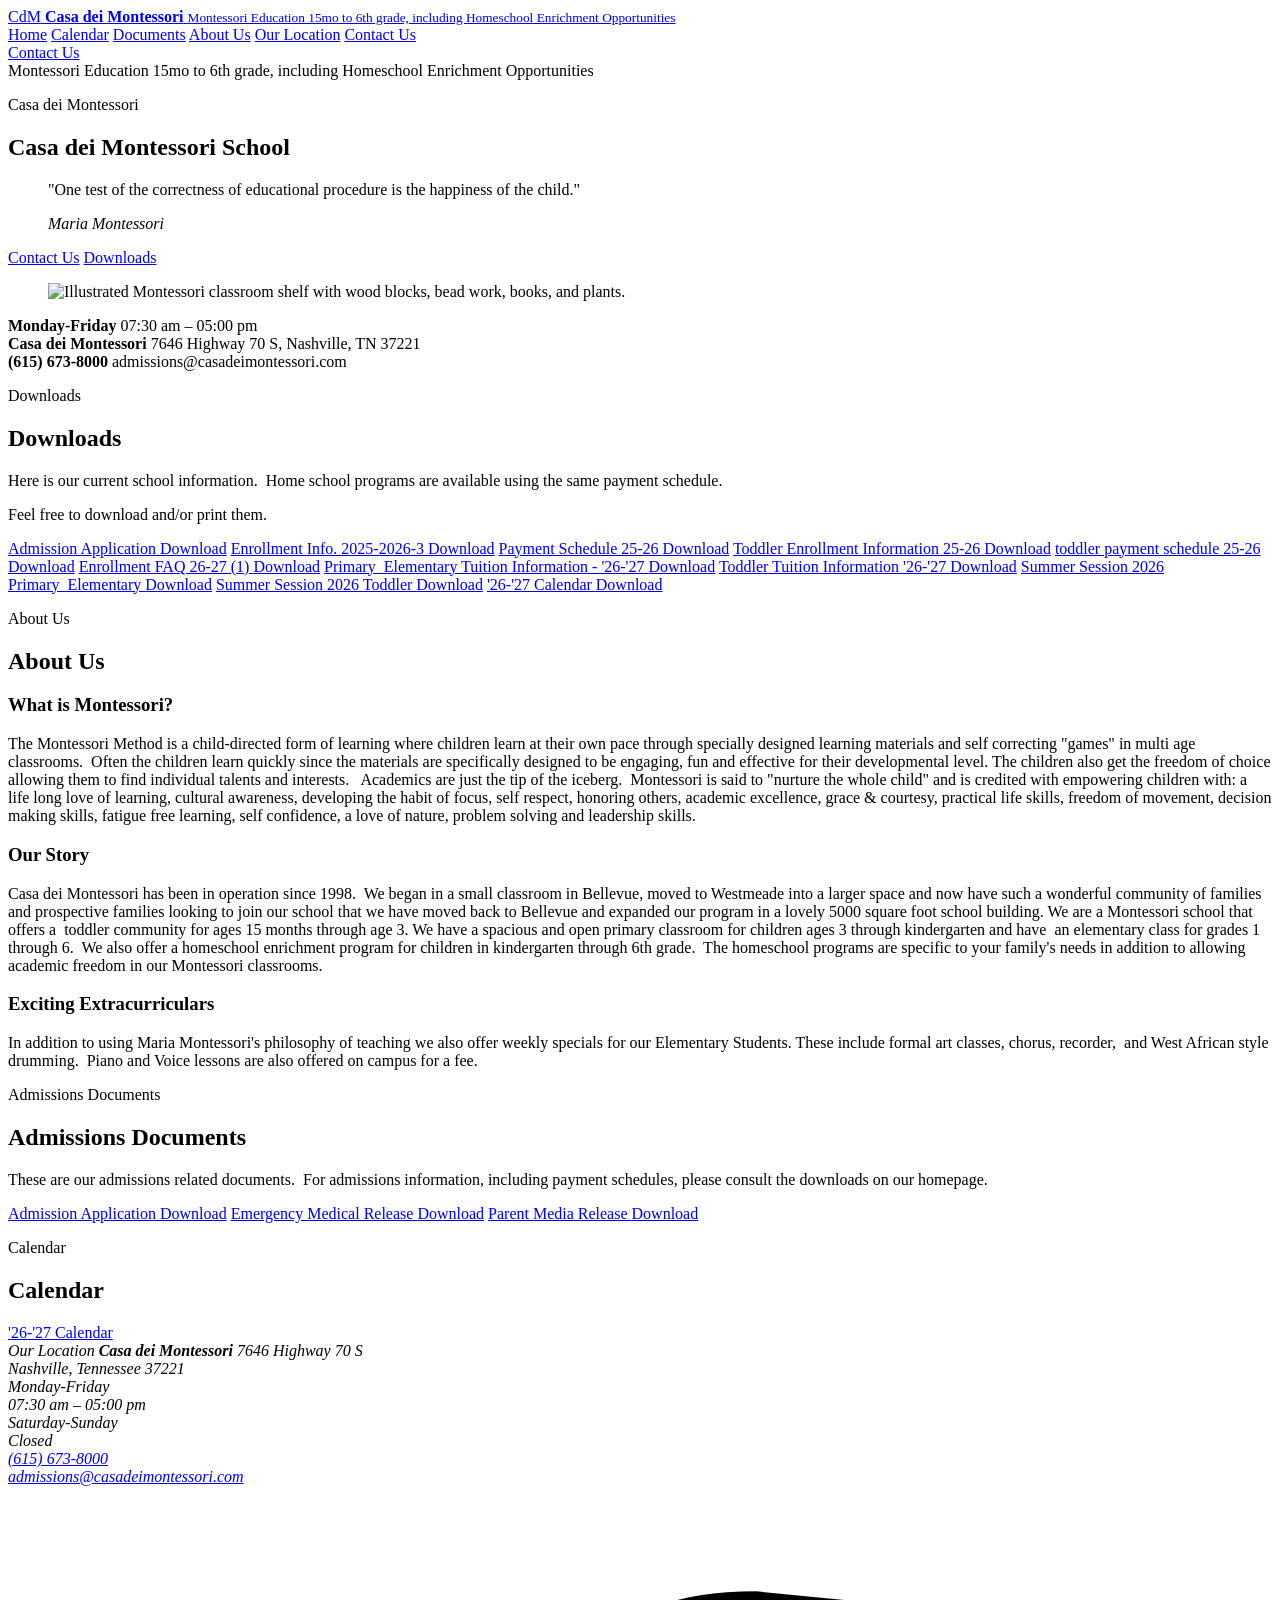
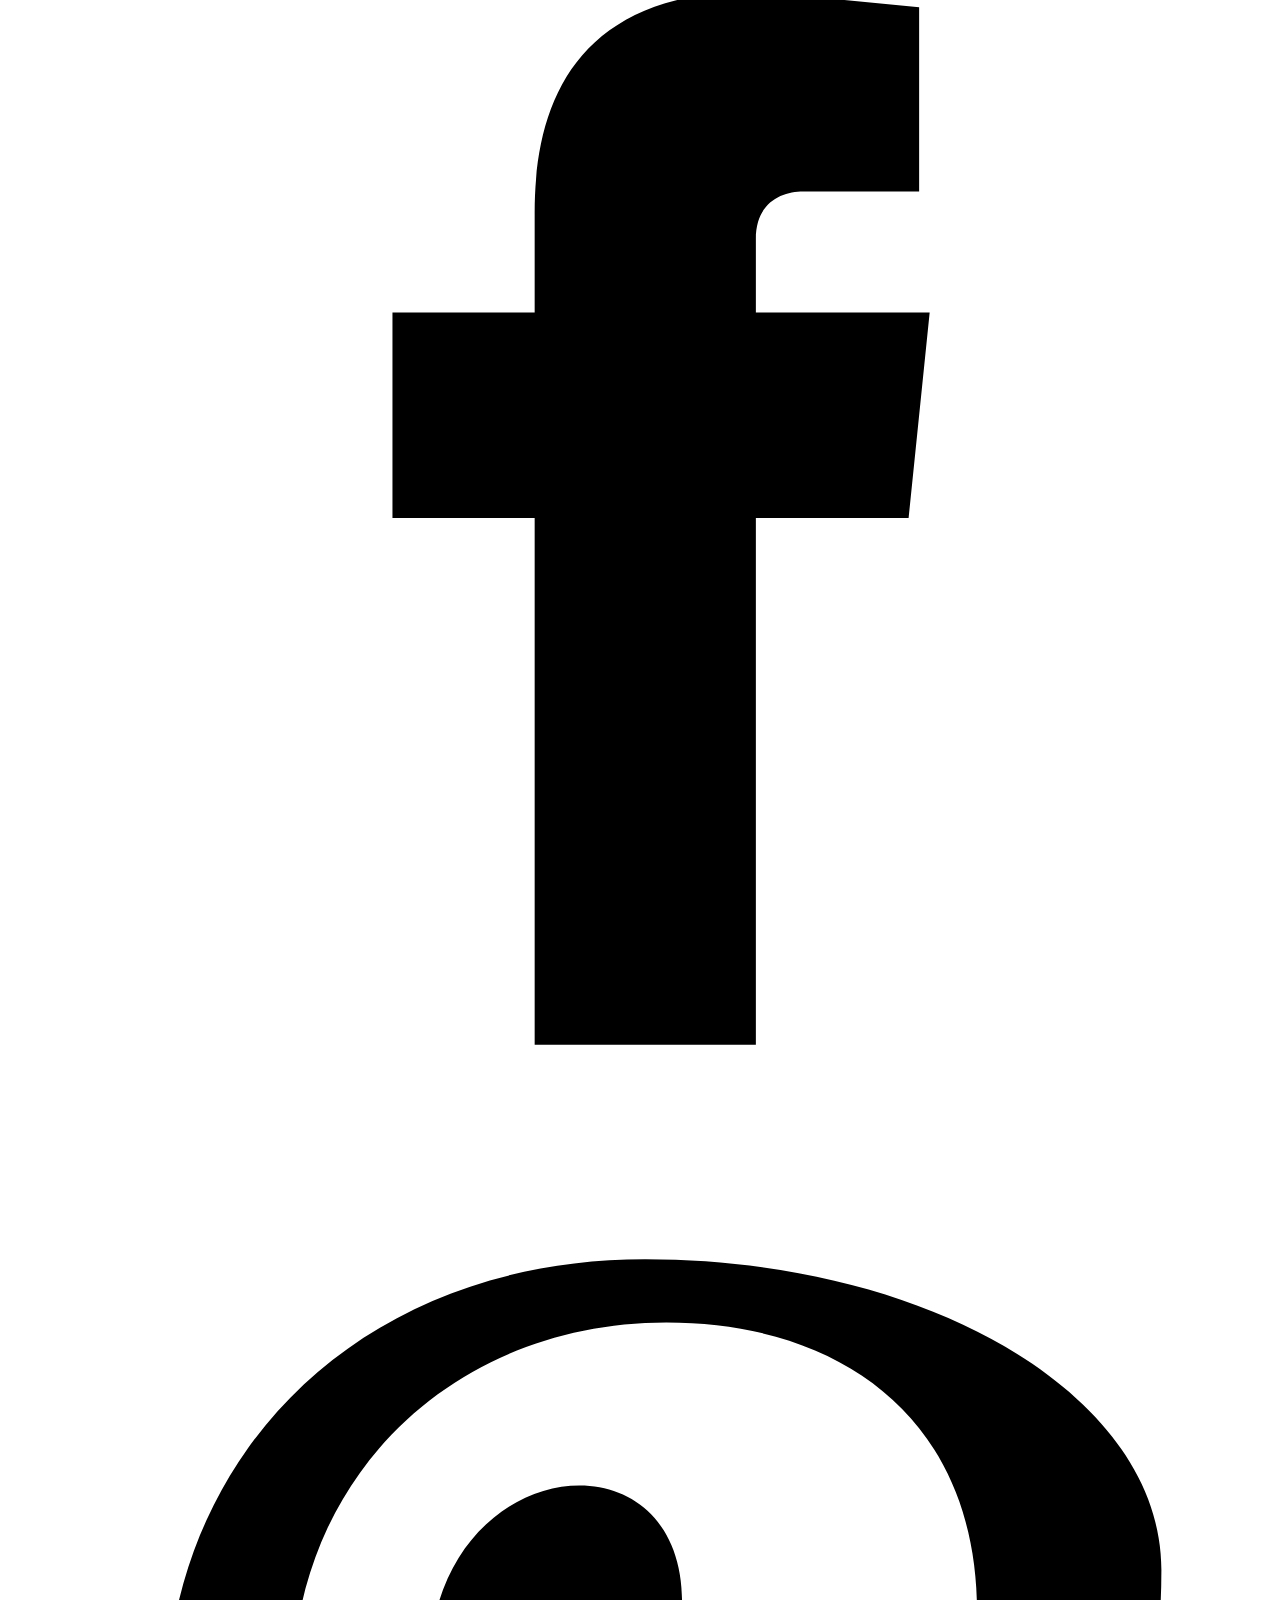
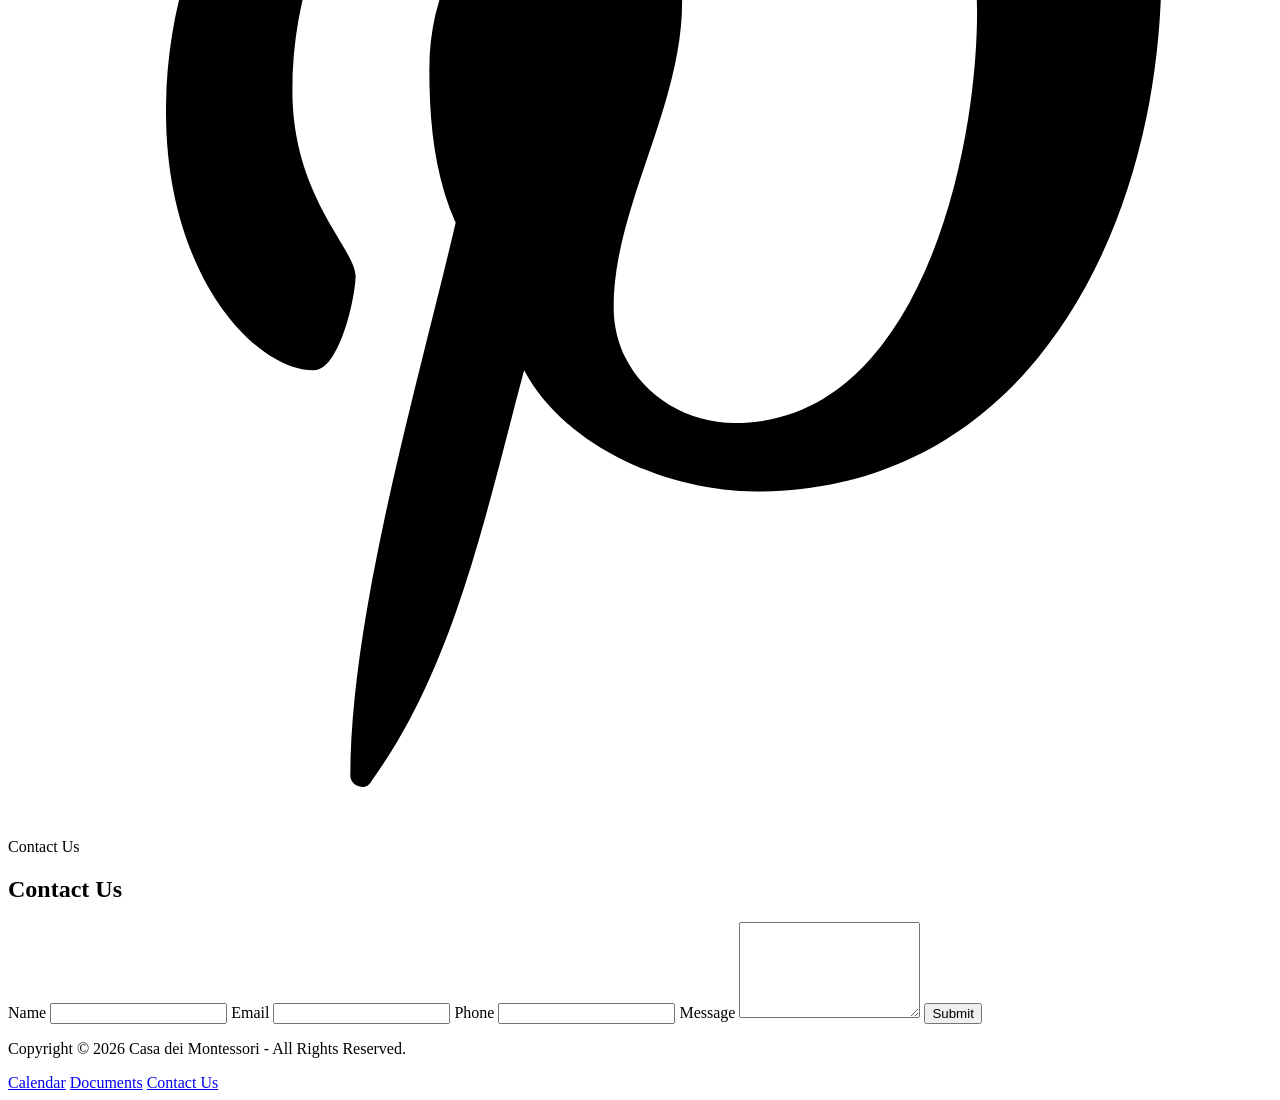
==== index.html @ e8151c04 "Create index.html" ====
<!doctype html>
<html lang="en">
  <head>
    <meta charset="utf-8">
    <meta name="viewport" content="width=device-width, initial-scale=1">
    <title>Casa dei Montessori - Montessori School, Homeschool Enrichment</title>
    <meta
      name="description"
      content="Casa dei Montessori is a Nashville Montessori school that educates children ages 1 to 12 . We also offer Homeschool enrichment programs for ages 6 to 12."
    >
    <link rel="stylesheet" href="styles.css">
  </head>
  <body>
    <header class="site-header">
      <a class="brand" href="#top" aria-label="Casa dei Montessori">
        <span class="brand-mark" aria-hidden="true">CdM</span>
        <span>
          <strong>Casa dei Montessori</strong>
          <small>Montessori Education 15mo to 6th grade, including Homeschool Enrichment Opportunities</small>
        </span>
      </a>
      <nav class="main-nav" aria-label="Primary navigation">
        <a href="#top">Home</a>
        <a href="#calendar">Calendar</a>
        <a href="#documents">Documents</a>
        <a href="#about">About Us</a>
        <a href="#location">Our Location</a>
        <a href="#contact">Contact Us</a>
      </nav>
      <a class="nav-action" href="mailto:admissions@casadeimontessori.com">Contact Us</a>
    </header>

    <main id="top">
      <section class="promo" aria-label="Announcement">
        Montessori Education 15mo to 6th grade, including Homeschool Enrichment Opportunities
      </section>

      <section class="hero" aria-labelledby="hero-title">
        <div class="hero-content">
          <p class="eyebrow">Casa dei Montessori</p>
          <h1 id="hero-title">Casa dei Montessori School</h1>
          <blockquote class="montessori-quote">
            <p>"One test of the correctness of educational procedure is the happiness of the child."</p>
            <cite>Maria Montessori</cite>
          </blockquote>
          <div class="hero-actions">
            <a class="button primary" href="mailto:admissions@casadeimontessori.com">Contact Us</a>
            <a class="button secondary" href="#downloads">Downloads</a>
          </div>
        </div>
        <figure class="hero-art">
          <img src="assets/cozy-montessori-materials.svg" alt="Illustrated Montessori classroom shelf with wood blocks, bead work, books, and plants.">
        </figure>
        <aside class="hero-panel" aria-label="School details">
          <div>
            <strong>Monday-Friday</strong>
            <span>07:30 am – 05:00 pm</span>
          </div>
          <div>
            <strong>Casa dei Montessori</strong>
            <span>7646 Highway 70 S, Nashville, TN 37221</span>
          </div>
          <div>
            <strong>(615) 673-8000</strong>
            <span class="email-line">admissions@casadeimontessori.com</span>
          </div>
        </aside>
      </section>

      <section class="downloads section-band" id="downloads" aria-labelledby="downloads-title">
        <div class="section-heading">
          <p class="eyebrow">Downloads</p>
          <h2 id="downloads-title">Downloads</h2>
          <p>Here is our current school information. &nbsp;Home school programs are available using the same payment schedule.</p>
          <p>Feel free to download and/or print them.</p>
        </div>
        <div class="download-grid">
          <a href="assets/docs/admission-application-2018.pdf">Admission Application <span>Download</span></a>
          <a href="assets/docs/enrollment-info-2025-2026.pdf">Enrollment Info. 2025-2026-3 <span>Download</span></a>
          <a href="assets/docs/payment-schedule-25-26.pdf">Payment Schedule 25-26 <span>Download</span></a>
          <a href="assets/docs/toddler-enrollment-information-25-26.pdf">Toddler Enrollment Information 25-26 <span>Download</span></a>
          <a href="assets/docs/toddler-payment-schedule-25-26.pdf">toddler payment schedule 25-26 <span>Download</span></a>
          <a href="assets/docs/enrollment-faq-26-27.pdf">Enrollment FAQ 26-27 (1) <span>Download</span></a>
          <a href="assets/docs/primary-elementary-tuition-information-26-27.pdf">Primary_Elementary Tuition Information - '26-'27 <span>Download</span></a>
          <a href="assets/docs/toddler-tuition-information-26-27.pdf">Toddler Tuition Information '26-'27 <span>Download</span></a>
          <a href="assets/docs/summer-session-2026-primary-elementary.pdf">Summer Session 2026 Primary_Elementary <span>Download</span></a>
          <a href="assets/docs/summer-session-2026-toddler.pdf">Summer Session 2026 Toddler <span>Download</span></a>
          <a href="assets/docs/calendar-26-27.pdf">'26-'27 Calendar <span>Download</span></a>
        </div>
      </section>

      <section class="story section-band" id="about" aria-labelledby="about-title">
        <div class="section-heading">
          <p class="eyebrow">About Us</p>
          <h2 id="about-title">About Us</h2>
        </div>
        <div class="story-grid">
          <article>
            <h3>What is Montessori?</h3>
            <p>
              The Montessori Method is a child-directed form of learning where children learn at their own pace through specially designed learning materials and self correcting "games" in multi age classrooms. &nbsp;Often the children learn quickly since the materials are specifically designed to be engaging, fun and effective for their developmental level. The children also get the freedom of choice allowing them to find individual talents and interests. &nbsp;&nbsp;Academics are just the tip of the iceberg. &nbsp;Montessori is said to "nurture the whole child" and is credited with empowering children with: a life long love of learning, cultural awareness, developing the habit of focus, self respect, honoring others, academic excellence, grace &amp; courtesy, practical life skills, freedom of movement, decision making skills, fatigue free learning, self confidence, a love of nature, problem solving and leadership skills.
            </p>
          </article>
          <article>
            <h3>Our Story</h3>
            <p>
              Casa dei Montessori has been in operation since 1998. &nbsp;We began in a small classroom in Bellevue, moved to Westmeade into a larger space and now have such a wonderful community of families and prospective families looking to join our school that we have moved back to Bellevue and expanded our program in a lovely 5000 square foot school building. We are a Montessori school that offers a &nbsp;toddler community for ages 15 months through age 3. We have a spacious and open primary classroom for children ages 3 through kindergarten and have &nbsp;an elementary class for grades 1 through 6. &nbsp;We also offer a homeschool enrichment program for children in kindergarten through 6th grade. &nbsp;The homeschool programs are specific to your family's needs in addition to allowing academic freedom in our Montessori classrooms.
            </p>
          </article>
          <article>
            <h3>Exciting Extracurriculars</h3>
            <p>
              In addition to using Maria Montessori's philosophy of teaching we also offer weekly specials for our Elementary Students. These include formal art classes, chorus, recorder, &nbsp;and West African style drumming. &nbsp;Piano and Voice lessons are also offered on campus for a fee.
            </p>
          </article>
        </div>
      </section>

      <section class="downloads section-band" id="documents" aria-labelledby="documents-title">
        <div class="section-heading">
          <p class="eyebrow">Admissions Documents</p>
          <h2 id="documents-title">Admissions Documents</h2>
          <p>These are our admissions related documents. &nbsp;For admissions information, including payment schedules, please consult the downloads on our homepage.</p>
        </div>
        <div class="download-grid">
          <a href="assets/docs/admission-application-2018.pdf">Admission Application <span>Download</span></a>
          <a href="assets/docs/emergency-medical-release.pdf">Emergency Medical Release <span>Download</span></a>
          <a href="assets/docs/parent-media-release.pdf">Parent Media Release <span>Download</span></a>
        </div>
      </section>

      <section class="calendar-contact" id="calendar">
        <div>
          <p class="eyebrow">Calendar</p>
          <h2>Calendar</h2>
          <a class="button tertiary" href="assets/docs/calendar-26-27.pdf">'26-'27 Calendar</a>
        </div>
        <address id="location">
          <span>Our Location</span>
          <strong>Casa dei Montessori</strong>
          7646 Highway 70 S<br>
          Nashville, Tennessee 37221<br>
          Monday-Friday<br>
          07:30 am – 05:00 pm<br>
          Saturday-Sunday<br>
          Closed<br>
          <a href="tel:+16156738000">(615) 673-8000</a><br>
          <a href="mailto:admissions@casadeimontessori.com">admissions@casadeimontessori.com</a>
          <div class="social-links" aria-label="Social links">
            <a href="https://www.facebook.com/CasadeiMontessoribellevue" target="_blank" rel="noopener noreferrer" aria-label="Facebook Social Link">
              <svg viewBox="0 0 24 24" aria-hidden="true">
                <path d="M14.2 8.1V6.7c0-.7.5-.9.9-.9h2.2V2.3L14.2 2c-3.4 0-4.2 2.1-4.2 4.2v1.9H7.3V12H10v10h4.2V12h2.9l.4-3.9h-3.3z"/>
              </svg>
            </a>
            <a href="https://www.pinterest.com/Casa dei Montessori" target="_blank" rel="noopener noreferrer" aria-label="Pinterest Social Link">
              <svg viewBox="0 0 24 24" aria-hidden="true">
                <path d="M12.1 2C6.6 2 3 5.8 3 10.6c0 3.1 1.7 4.9 2.8 4.9.5 0 .8-1.4.8-1.8 0-.5-1.2-1.5-1.2-3.5 0-4.1 3.1-7 7.1-7 3.4 0 5.9 1.9 5.9 5.5 0 2.7-1.1 7.8-4.6 7.8-1.2 0-2.3-.9-2.3-2.2 0-1.9 1.3-3.8 1.3-5.8 0-3.4-4.8-2.8-4.8 1.3 0 1 .1 2 .5 2.9-.7 3-2 7.4-2 10.5 0 .2.3.3.4.1 1.6-2.2 2.2-5.2 2.9-7.8.8 1.5 2.8 2.3 4.4 2.3 5.3 0 7.7-5.2 7.7-9.9C21.9 4.6 17.5 2 12.1 2z"/>
              </svg>
            </a>
          </div>
        </address>
      </section>

      <section class="contact-form-section section-band" id="contact" aria-labelledby="contact-title">
        <div class="section-heading">
          <p class="eyebrow">Contact Us</p>
          <h2 id="contact-title">Contact Us</h2>
        </div>
        <form class="contact-form" action="mailto:admissions@casadeimontessori.com" method="post" enctype="text/plain">
          <label>
            Name
            <input name="Name" type="text" autocomplete="name" required>
          </label>
          <label>
            Email
            <input name="Email" type="email" autocomplete="email" required>
          </label>
          <label>
            Phone
            <input name="Phone" type="tel" autocomplete="tel">
          </label>
          <label>
            Message
            <textarea name="Message" rows="6" required></textarea>
          </label>
          <button class="button primary" type="submit">Submit</button>
        </form>
      </section>
    </main>

    <footer class="site-footer">
      <p>Copyright © 2026 Casa dei Montessori - All Rights Reserved.</p>
      <nav aria-label="Footer navigation">
        <a href="#calendar">Calendar</a>
        <a href="#documents">Documents</a>
        <a href="#contact">Contact Us</a>
      </nav>
    </footer>
  </body>
</html>
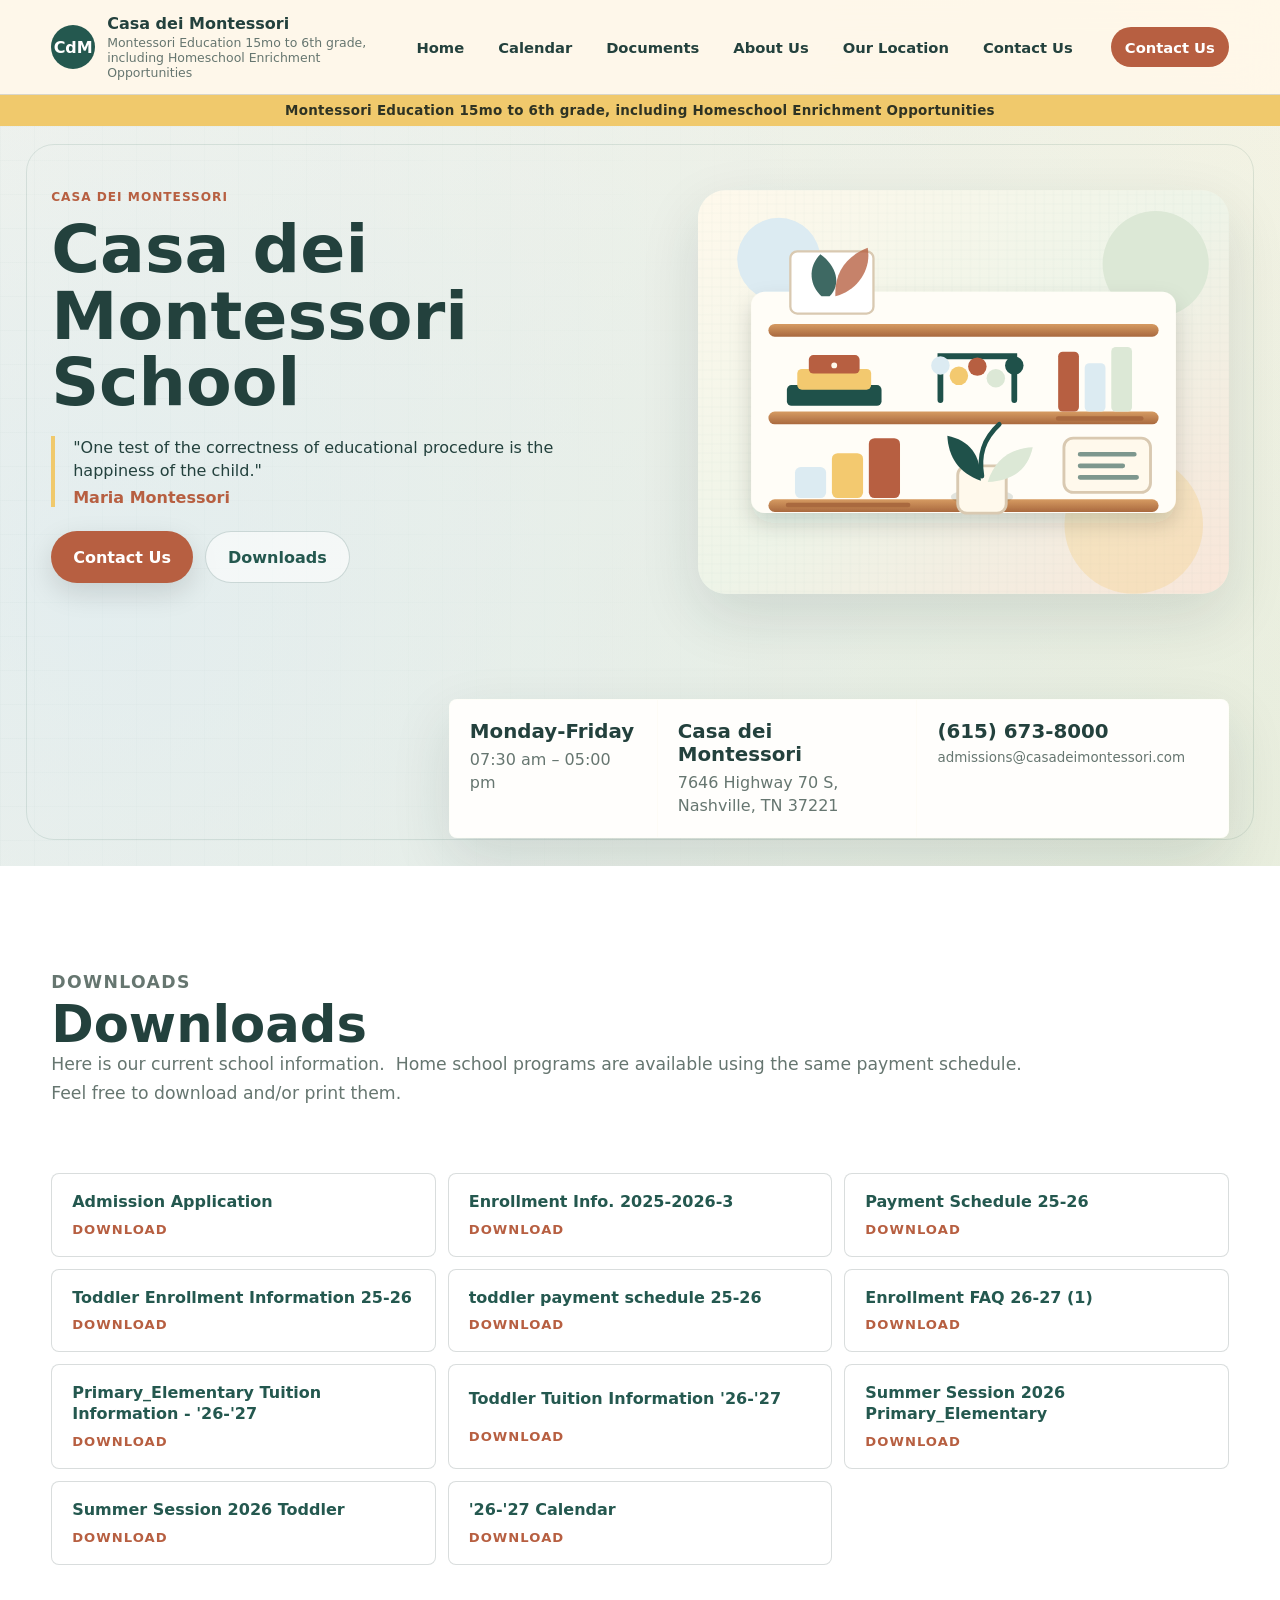
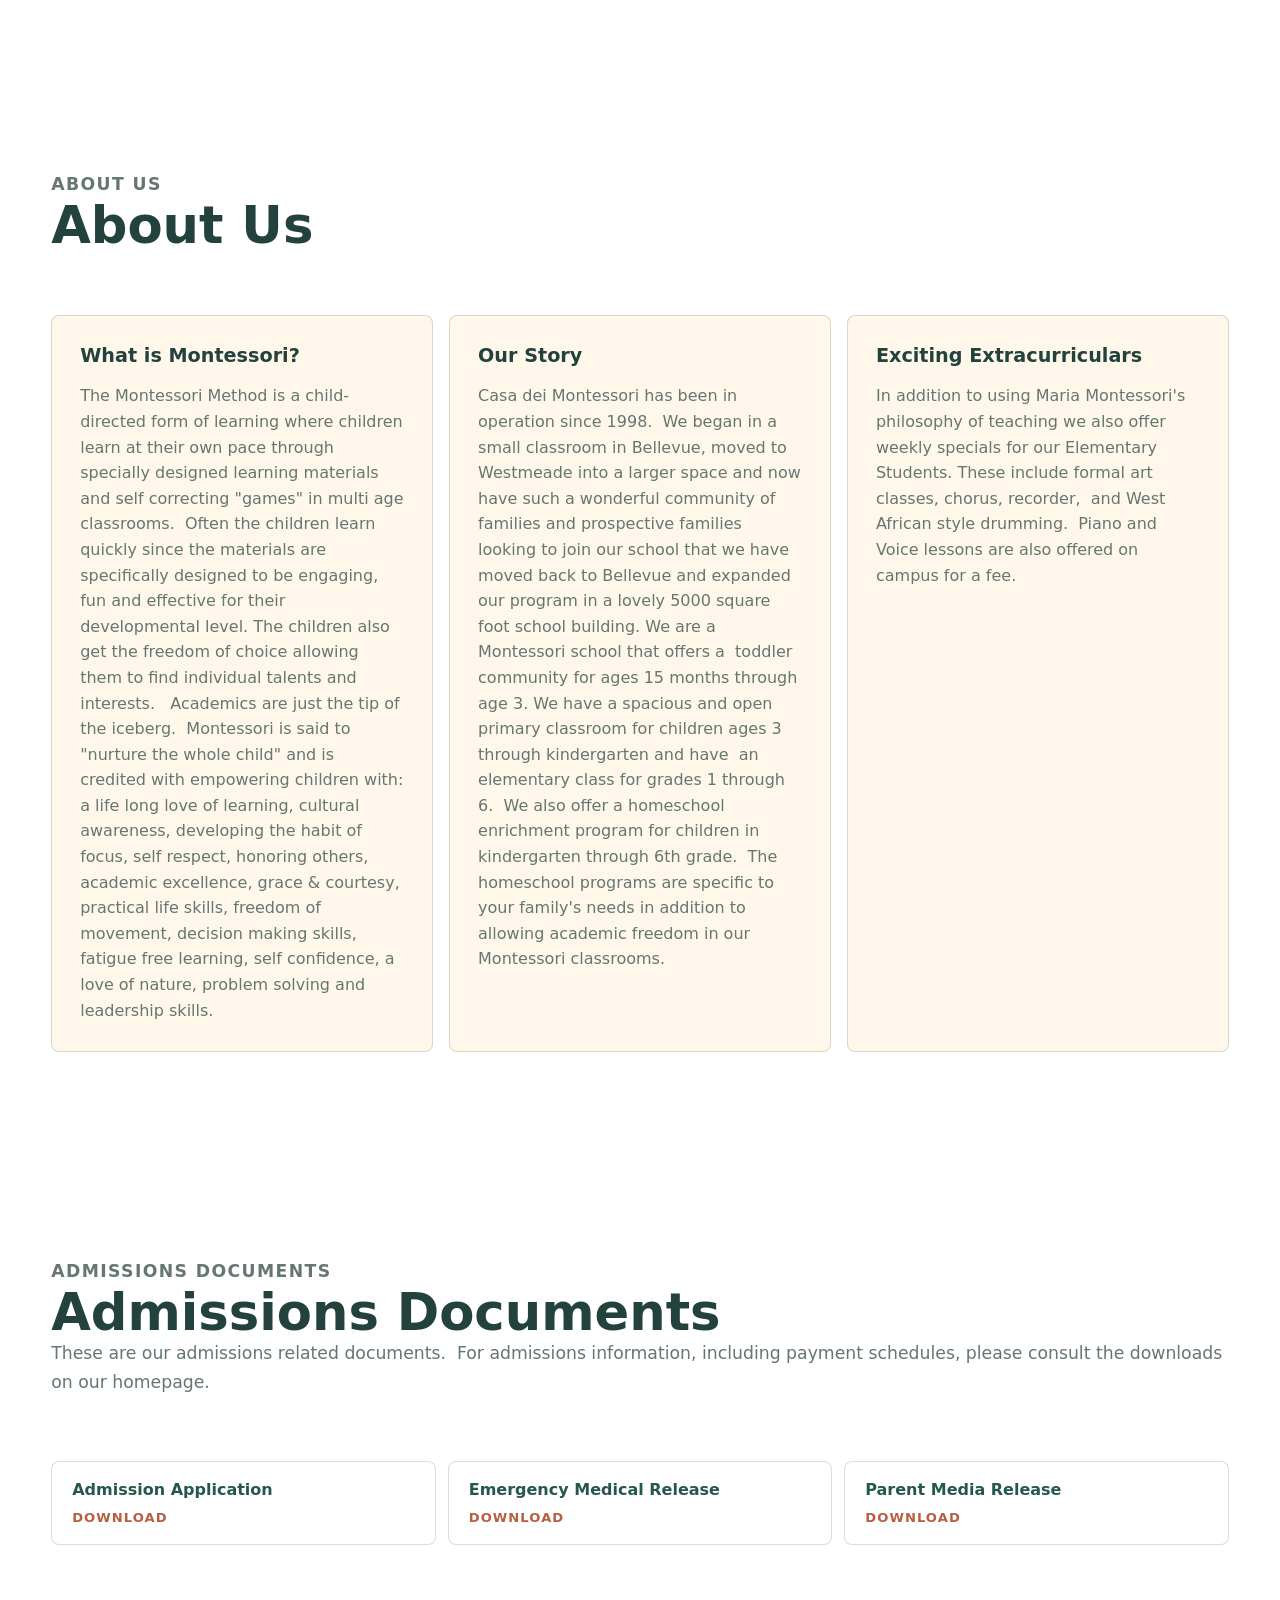
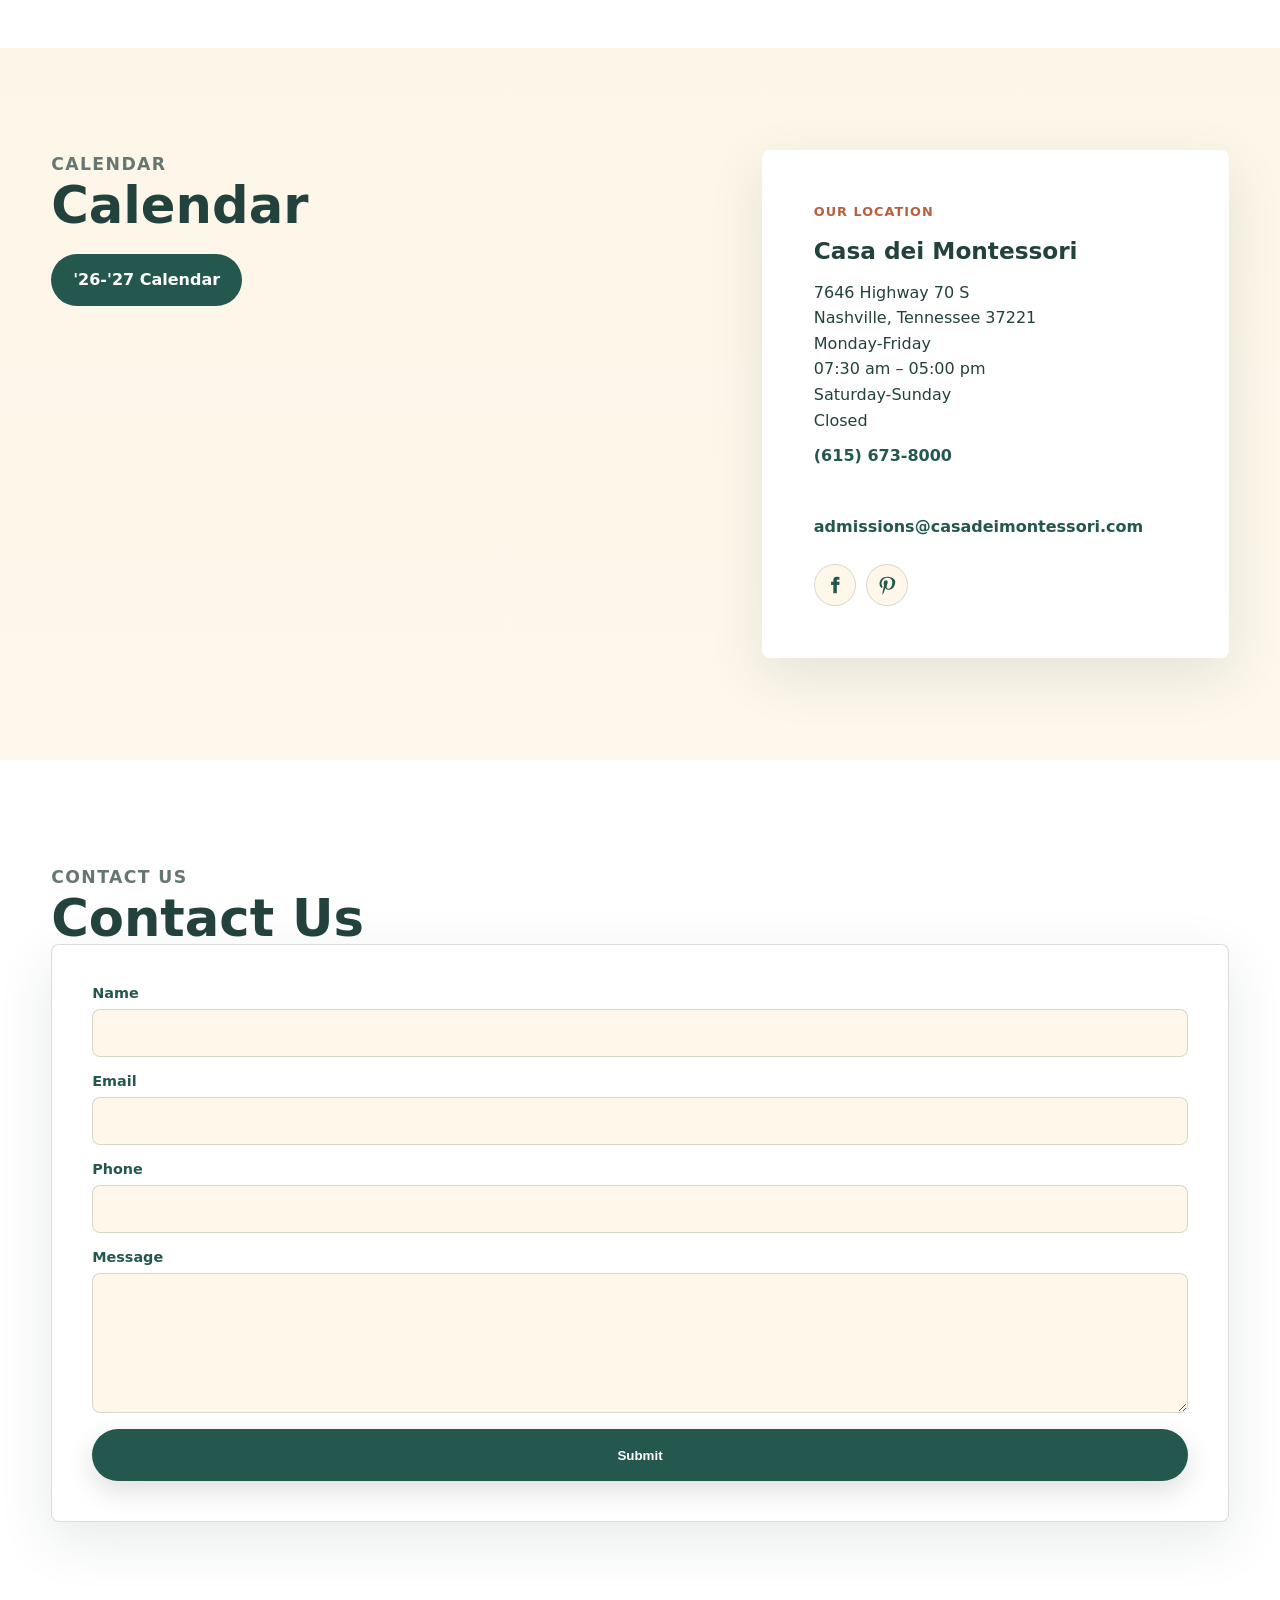
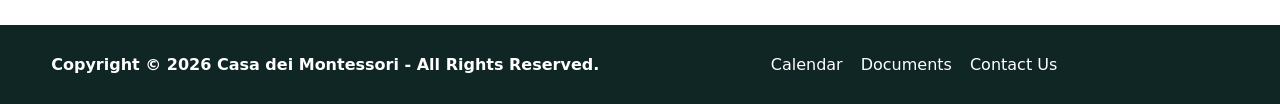
==== commit 125b2c37: "Update index.html" ====
--- a/index.html
+++ b/index.html
@@ -49,7 +49,7 @@
           </div>
         </div>
         <figure class="hero-art">
-          <img src="assets/cozy-montessori-materials.svg" alt="Illustrated Montessori classroom shelf with wood blocks, bead work, books, and plants.">
+          <img src="Casa/assets/cozy-montessori-materials.svg" alt="Illustrated Montessori classroom shelf with wood blocks, bead work, books, and plants.">
         </figure>
         <aside class="hero-panel" aria-label="School details">
           <div>
@@ -75,17 +75,17 @@
           <p>Feel free to download and/or print them.</p>
         </div>
         <div class="download-grid">
-          <a href="assets/docs/admission-application-2018.pdf">Admission Application <span>Download</span></a>
-          <a href="assets/docs/enrollment-info-2025-2026.pdf">Enrollment Info. 2025-2026-3 <span>Download</span></a>
-          <a href="assets/docs/payment-schedule-25-26.pdf">Payment Schedule 25-26 <span>Download</span></a>
-          <a href="assets/docs/toddler-enrollment-information-25-26.pdf">Toddler Enrollment Information 25-26 <span>Download</span></a>
-          <a href="assets/docs/toddler-payment-schedule-25-26.pdf">toddler payment schedule 25-26 <span>Download</span></a>
-          <a href="assets/docs/enrollment-faq-26-27.pdf">Enrollment FAQ 26-27 (1) <span>Download</span></a>
-          <a href="assets/docs/primary-elementary-tuition-information-26-27.pdf">Primary_Elementary Tuition Information - '26-'27 <span>Download</span></a>
-          <a href="assets/docs/toddler-tuition-information-26-27.pdf">Toddler Tuition Information '26-'27 <span>Download</span></a>
-          <a href="assets/docs/summer-session-2026-primary-elementary.pdf">Summer Session 2026 Primary_Elementary <span>Download</span></a>
-          <a href="assets/docs/summer-session-2026-toddler.pdf">Summer Session 2026 Toddler <span>Download</span></a>
-          <a href="assets/docs/calendar-26-27.pdf">'26-'27 Calendar <span>Download</span></a>
+          <a href="Casa/docs/admission-application-2018.pdf">Admission Application <span>Download</span></a>
+          <a href="Casa/docs/enrollment-info-2025-2026.pdf">Enrollment Info. 2025-2026-3 <span>Download</span></a>
+          <a href="Casa/docs/payment-schedule-25-26.pdf">Payment Schedule 25-26 <span>Download</span></a>
+          <a href="Casa/docs/toddler-enrollment-information-25-26.pdf">Toddler Enrollment Information 25-26 <span>Download</span></a>
+          <a href="Casa/docs/toddler-payment-schedule-25-26.pdf">toddler payment schedule 25-26 <span>Download</span></a>
+          <a href="Casa/docs/enrollment-faq-26-27.pdf">Enrollment FAQ 26-27 (1) <span>Download</span></a>
+          <a href="Casa/docs/primary-elementary-tuition-information-26-27.pdf">Primary_Elementary Tuition Information - '26-'27 <span>Download</span></a>
+          <a href="Casa/docs/toddler-tuition-information-26-27.pdf">Toddler Tuition Information '26-'27 <span>Download</span></a>
+          <a href="Casa/docs/summer-session-2026-primary-elementary.pdf">Summer Session 2026 Primary_Elementary <span>Download</span></a>
+          <a href="Casa/docs/summer-session-2026-toddler.pdf">Summer Session 2026 Toddler <span>Download</span></a>
+          <a href="Casa/docs/calendar-26-27.pdf">'26-'27 Calendar <span>Download</span></a>
         </div>
       </section>
 
@@ -123,9 +123,9 @@
           <p>These are our admissions related documents. &nbsp;For admissions information, including payment schedules, please consult the downloads on our homepage.</p>
         </div>
         <div class="download-grid">
-          <a href="assets/docs/admission-application-2018.pdf">Admission Application <span>Download</span></a>
-          <a href="assets/docs/emergency-medical-release.pdf">Emergency Medical Release <span>Download</span></a>
-          <a href="assets/docs/parent-media-release.pdf">Parent Media Release <span>Download</span></a>
+          <a href="Casa/docs/admission-application-2018.pdf">Admission Application <span>Download</span></a>
+          <a href="Casa/docs/emergency-medical-release.pdf">Emergency Medical Release <span>Download</span></a>
+          <a href="Casa/docs/parent-media-release.pdf">Parent Media Release <span>Download</span></a>
         </div>
       </section>
 
@@ -133,7 +133,7 @@
         <div>
           <p class="eyebrow">Calendar</p>
           <h2>Calendar</h2>
-          <a class="button tertiary" href="assets/docs/calendar-26-27.pdf">'26-'27 Calendar</a>
+          <a class="button tertiary" href="Casa/docs/calendar-26-27.pdf">'26-'27 Calendar</a>
         </div>
         <address id="location">
           <span>Our Location</span>
--- a/styles.css
+++ b/styles.css
@@ -0,0 +1,770 @@
+:root {
+  color-scheme: light;
+  --ink: #23413d;
+  --muted: #667670;
+  --paper: #fff8ea;
+  --surface: #ffffff;
+  --sage: #e2ebd8;
+  --pine: #24584f;
+  --clay: #b75f41;
+  --sky: #dcebf2;
+  --gold: #f0c96c;
+  --line: rgba(23, 48, 47, 0.16);
+  --shadow: 0 22px 60px rgba(23, 48, 47, 0.12);
+  font-family: Inter, ui-sans-serif, system-ui, -apple-system, BlinkMacSystemFont, "Segoe UI", sans-serif;
+}
+
+* {
+  box-sizing: border-box;
+}
+
+html {
+  scroll-behavior: smooth;
+}
+
+body {
+  margin: 0;
+  background:
+    radial-gradient(circle at 8% 12%, rgba(220, 235, 242, 0.75), transparent 30%),
+    radial-gradient(circle at 88% 18%, rgba(226, 235, 216, 0.82), transparent 34%),
+    linear-gradient(180deg, var(--paper), #fbf3e2 42%, #fffaf1);
+  color: var(--ink);
+}
+
+a {
+  color: inherit;
+  text-decoration: none;
+}
+
+.site-header {
+  position: sticky;
+  top: 0;
+  z-index: 20;
+  display: grid;
+  grid-template-columns: minmax(220px, 1fr) auto auto;
+  gap: 24px;
+  align-items: center;
+  padding: 14px clamp(18px, 4vw, 56px);
+  background: rgba(255, 248, 234, 0.92);
+  border-bottom: 1px solid var(--line);
+  backdrop-filter: blur(18px);
+}
+
+.brand {
+  display: inline-flex;
+  gap: 12px;
+  align-items: center;
+  min-width: 0;
+}
+
+.brand-mark {
+  display: grid;
+  width: 44px;
+  height: 44px;
+  place-items: center;
+  flex: 0 0 auto;
+  border-radius: 50%;
+  background: var(--pine);
+  color: white;
+  font-weight: 800;
+  letter-spacing: 0;
+}
+
+.brand strong,
+.brand small {
+  display: block;
+}
+
+.brand strong {
+  font-size: 1rem;
+}
+
+.brand small {
+  color: var(--muted);
+  font-size: 0.78rem;
+  margin-top: 2px;
+}
+
+.main-nav {
+  display: flex;
+  gap: 6px;
+  align-items: center;
+}
+
+.main-nav a,
+.nav-action {
+  min-height: 40px;
+  display: inline-flex;
+  align-items: center;
+  justify-content: center;
+  padding: 0 14px;
+  border-radius: 999px;
+  font-size: 0.92rem;
+  font-weight: 700;
+}
+
+.main-nav a:hover {
+  background: var(--sage);
+}
+
+.nav-action {
+  background: var(--clay);
+  color: white;
+}
+
+.promo {
+  padding: 8px clamp(18px, 4vw, 56px);
+  background: var(--gold);
+  color: #2e3324;
+  font-size: 0.84rem;
+  font-weight: 900;
+  letter-spacing: 0.02em;
+  text-align: center;
+}
+
+.hero {
+  position: relative;
+  min-height: min(740px, calc(100vh - 72px));
+  display: grid;
+  grid-template-columns: minmax(300px, 0.88fr) minmax(320px, 0.82fr);
+  gap: clamp(32px, 6vw, 86px);
+  align-items: start;
+  overflow: hidden;
+  padding: clamp(36px, 5vw, 64px) clamp(18px, 4vw, 56px) 112px;
+}
+
+.hero::before {
+  content: "";
+  position: absolute;
+  inset: 18px 26px 26px;
+  border: 1px solid rgba(36, 88, 79, 0.12);
+  border-radius: 28px;
+  pointer-events: none;
+}
+
+.hero::after {
+  content: "";
+  position: absolute;
+  inset: 0;
+  background-image:
+    linear-gradient(rgba(36, 88, 79, 0.045) 1px, transparent 1px),
+    linear-gradient(90deg, rgba(36, 88, 79, 0.035) 1px, transparent 1px);
+  background-size: 34px 34px;
+  mask-image: linear-gradient(90deg, rgba(0, 0, 0, 0.42), transparent 72%);
+  pointer-events: none;
+}
+
+.hero-art {
+  position: relative;
+  z-index: 2;
+  margin: 0;
+}
+
+.hero-art img {
+  display: block;
+  width: 100%;
+  max-height: 540px;
+  object-fit: contain;
+  border-radius: 28px;
+  box-shadow: var(--shadow);
+}
+
+.hero-art figcaption {
+  margin-top: 14px;
+  color: var(--muted);
+  font-size: 0.95rem;
+  text-align: center;
+}
+
+.hero-content {
+  position: relative;
+  z-index: 2;
+  width: min(680px, 100%);
+  color: var(--ink);
+}
+
+.eyebrow {
+  margin: 0 0 12px;
+  color: var(--clay);
+  font-weight: 900;
+  text-transform: uppercase;
+  font-size: 0.76rem;
+  letter-spacing: 0.08em;
+}
+
+.hero .eyebrow {
+  color: var(--clay);
+}
+
+h1,
+h2,
+h3,
+p {
+  overflow-wrap: anywhere;
+}
+
+h1 {
+  margin: 0;
+  max-width: 13ch;
+  font-size: clamp(3rem, 5.2vw, 4.35rem);
+  line-height: 1;
+  letter-spacing: 0;
+}
+
+h2 {
+  margin: 0;
+  font-size: clamp(2rem, 4vw, 4.1rem);
+  line-height: 1.02;
+  letter-spacing: 0;
+}
+
+h3 {
+  margin: 0;
+  font-size: 1.2rem;
+  line-height: 1.2;
+}
+
+.hero-content > p:not(.eyebrow) {
+  max-width: 540px;
+  margin: 18px 0 0;
+  color: var(--muted);
+  font-size: clamp(1.05rem, 1.6vw, 1.22rem);
+  line-height: 1.65;
+}
+
+.montessori-quote {
+  max-width: 560px;
+  margin: 20px 0 0;
+  padding: 0 0 0 18px;
+  border-left: 4px solid var(--gold);
+  color: var(--ink);
+}
+
+.montessori-quote p {
+  margin: 0;
+  font-size: 1rem;
+  line-height: 1.45;
+}
+
+.montessori-quote cite {
+  display: block;
+  margin-top: 6px;
+  color: var(--clay);
+  font-style: normal;
+  font-weight: 900;
+}
+
+.hero-actions {
+  display: flex;
+  flex-wrap: wrap;
+  gap: 12px;
+  margin-top: 24px;
+}
+
+.button {
+  min-height: 52px;
+  display: inline-flex;
+  align-items: center;
+  justify-content: center;
+  padding: 0 22px;
+  border-radius: 999px;
+  font-weight: 900;
+  box-shadow: 0 10px 28px rgba(0, 0, 0, 0.13);
+}
+
+.button.primary {
+  background: var(--pine);
+  color: white;
+}
+
+.hero .button.primary {
+  background: var(--clay);
+  color: white;
+}
+
+.button.secondary {
+  background: rgba(255, 255, 255, 0.58);
+  color: var(--pine);
+  border: 1px solid rgba(36, 88, 79, 0.2);
+  box-shadow: none;
+}
+
+.button.tertiary {
+  background: var(--pine);
+  color: white;
+  box-shadow: none;
+  margin-top: 22px;
+}
+
+.hero-panel {
+  position: absolute;
+  z-index: 3;
+  right: clamp(18px, 4vw, 56px);
+  bottom: 28px;
+  display: grid;
+  grid-template-columns: minmax(150px, 0.8fr) minmax(210px, 1fr) minmax(260px, 1.2fr);
+  gap: 1px;
+  width: min(780px, calc(100% - 36px));
+  overflow: hidden;
+  border: 1px solid rgba(255, 255, 255, 0.26);
+  border-radius: 8px;
+  background: rgba(255, 253, 247, 0.94);
+  box-shadow: var(--shadow);
+  backdrop-filter: blur(16px);
+}
+
+.hero-panel div {
+  min-height: 96px;
+  padding: 20px;
+  background: rgba(255, 255, 255, 0.62);
+  min-width: 0;
+}
+
+.hero-panel strong,
+.hero-panel span {
+  display: block;
+}
+
+.hero-panel strong {
+  font-size: clamp(1rem, 1.7vw, 1.24rem);
+  overflow-wrap: anywhere;
+  word-break: normal;
+}
+
+.hero-panel span {
+  margin-top: 6px;
+  color: var(--muted);
+  line-height: 1.4;
+  overflow-wrap: anywhere;
+}
+
+.hero-panel .email-line {
+  display: block;
+  white-space: nowrap;
+  font-size: clamp(0.78rem, 1.05vw, 0.92rem);
+  overflow-wrap: normal;
+}
+
+section {
+  padding: clamp(70px, 8vw, 116px) clamp(18px, 4vw, 56px);
+}
+
+.section-band {
+  background: var(--surface);
+}
+
+.intro,
+.programs,
+.story,
+.downloads,
+.split-section,
+.experience,
+.calendar-contact {
+  display: grid;
+  gap: clamp(28px, 5vw, 70px);
+}
+
+.intro {
+  grid-template-columns: minmax(280px, 0.85fr) minmax(280px, 1fr);
+  align-items: end;
+}
+
+.intro > p,
+.copy-stack p,
+.section-heading > p,
+.calendar-contact p {
+  margin: 0;
+  color: var(--muted);
+  font-size: 1.08rem;
+  line-height: 1.7;
+}
+
+.copy-stack {
+  display: grid;
+  gap: 16px;
+}
+
+.program-grid {
+  display: grid;
+  grid-template-columns: repeat(4, minmax(0, 1fr));
+  gap: 16px;
+}
+
+.program-card {
+  min-height: 280px;
+  display: flex;
+  flex-direction: column;
+  gap: 14px;
+  padding: 24px;
+  border: 1px solid var(--line);
+  border-radius: 8px;
+  background: var(--surface);
+}
+
+.program-card:nth-child(2) {
+  background: var(--sage);
+}
+
+.program-card:nth-child(3) {
+  background: var(--sky);
+}
+
+.program-card:nth-child(4) {
+  background: #f8e2d5;
+}
+
+.program-age {
+  width: fit-content;
+  padding: 6px 10px;
+  border-radius: 999px;
+  background: rgba(255, 255, 255, 0.72);
+  color: var(--pine);
+  font-size: 0.78rem;
+  font-weight: 900;
+}
+
+.program-card p,
+.feature-row p,
+.story-grid p {
+  margin: auto 0 0;
+  color: var(--muted);
+  line-height: 1.6;
+}
+
+.story-grid {
+  display: grid;
+  grid-template-columns: repeat(3, minmax(0, 1fr));
+  gap: 16px;
+}
+
+.story-grid article {
+  display: grid;
+  align-content: start;
+  gap: 16px;
+  min-height: 260px;
+  padding: 28px;
+  border: 1px solid var(--line);
+  border-radius: 8px;
+  background: var(--paper);
+}
+
+.split-section {
+  grid-template-columns: minmax(280px, 0.8fr) minmax(300px, 1fr);
+  align-items: start;
+  background: var(--pine);
+  color: white;
+}
+
+.split-section .eyebrow {
+  color: var(--gold);
+}
+
+.split-section .section-heading p {
+  color: rgba(255, 255, 255, 0.76);
+  margin-top: 20px;
+}
+
+.action-list {
+  display: grid;
+  gap: 12px;
+}
+
+.action-list a {
+  display: grid;
+  gap: 6px;
+  min-height: 92px;
+  padding: 22px;
+  border: 1px solid rgba(255, 255, 255, 0.18);
+  border-radius: 8px;
+  background: rgba(255, 255, 255, 0.08);
+}
+
+.action-list a:hover {
+  background: rgba(255, 255, 255, 0.14);
+}
+
+.action-list span {
+  color: rgba(255, 255, 255, 0.7);
+}
+
+.download-grid {
+  display: grid;
+  grid-template-columns: repeat(3, minmax(0, 1fr));
+  gap: 12px;
+}
+
+.download-grid a {
+  min-height: 74px;
+  display: grid;
+  gap: 8px;
+  align-items: center;
+  padding: 18px 20px;
+  border: 1px solid var(--line);
+  border-radius: 8px;
+  background: var(--surface);
+  color: var(--pine);
+  font-weight: 900;
+  line-height: 1.3;
+}
+
+.download-grid a span {
+  color: var(--clay);
+  font-size: 0.82rem;
+  text-transform: uppercase;
+  letter-spacing: 0.08em;
+}
+
+.download-grid a:hover {
+  border-color: rgba(183, 95, 65, 0.55);
+  box-shadow: 0 14px 34px rgba(23, 48, 47, 0.08);
+}
+
+.feature-row {
+  display: grid;
+  grid-template-columns: repeat(3, minmax(0, 1fr));
+  gap: 1px;
+  overflow: hidden;
+  border: 1px solid var(--line);
+  border-radius: 8px;
+  background: var(--line);
+}
+
+.feature-row div {
+  min-height: 220px;
+  padding: 28px;
+  background: var(--paper);
+}
+
+.calendar-contact {
+  grid-template-columns: minmax(280px, 0.9fr) minmax(280px, 0.65fr);
+  align-items: stretch;
+}
+
+.contact-form-section {
+  grid-template-columns: minmax(280px, 0.6fr) minmax(320px, 1fr);
+  align-items: start;
+}
+
+address {
+  display: grid;
+  align-content: center;
+  gap: 10px;
+  margin: 0;
+  padding: clamp(28px, 5vw, 52px);
+  border-radius: 8px;
+  background: var(--surface);
+  box-shadow: 0 18px 56px rgba(23, 48, 47, 0.1);
+  font-style: normal;
+  line-height: 1.6;
+}
+
+address span {
+  color: var(--clay);
+  font-size: 0.8rem;
+  font-weight: 900;
+  text-transform: uppercase;
+  letter-spacing: 0.08em;
+}
+
+address strong {
+  font-size: 1.45rem;
+}
+
+address a {
+  color: var(--pine);
+  font-weight: 800;
+}
+
+.social-links {
+  display: flex;
+  gap: 10px;
+  margin-top: 14px;
+}
+
+.social-links a {
+  display: inline-grid;
+  width: 42px;
+  height: 42px;
+  place-items: center;
+  border: 1px solid var(--line);
+  border-radius: 50%;
+  background: var(--paper);
+  color: var(--pine);
+}
+
+.social-links svg {
+  width: 20px;
+  height: 20px;
+  fill: currentColor;
+}
+
+.contact-form {
+  display: grid;
+  gap: 16px;
+  padding: clamp(24px, 4vw, 40px);
+  border: 1px solid var(--line);
+  border-radius: 8px;
+  background: var(--surface);
+  box-shadow: 0 18px 56px rgba(23, 48, 47, 0.1);
+}
+
+.contact-form label {
+  display: grid;
+  gap: 8px;
+  color: var(--pine);
+  font-size: 0.9rem;
+  font-weight: 900;
+}
+
+.contact-form input,
+.contact-form textarea {
+  width: 100%;
+  border: 1px solid var(--line);
+  border-radius: 8px;
+  background: var(--paper);
+  color: var(--ink);
+  font: inherit;
+  font-weight: 500;
+}
+
+.contact-form input {
+  min-height: 48px;
+  padding: 0 14px;
+}
+
+.contact-form textarea {
+  resize: vertical;
+  min-height: 140px;
+  padding: 14px;
+}
+
+.contact-form input:focus,
+.contact-form textarea:focus {
+  outline: 3px solid rgba(240, 201, 108, 0.45);
+  border-color: rgba(183, 95, 65, 0.7);
+}
+
+.contact-form button {
+  border: 0;
+  cursor: pointer;
+}
+
+.site-footer {
+  display: grid;
+  grid-template-columns: auto 1fr auto;
+  align-items: center;
+  gap: 18px;
+  padding: 30px clamp(18px, 4vw, 56px);
+  background: #102625;
+  color: white;
+}
+
+.site-footer p {
+  margin: 0;
+  font-weight: 900;
+}
+
+.site-footer nav {
+  display: flex;
+  gap: 18px;
+  flex-wrap: wrap;
+  justify-content: center;
+}
+
+.site-footer small {
+  color: rgba(255, 255, 255, 0.68);
+}
+
+@media (max-width: 980px) {
+  .site-header {
+    grid-template-columns: 1fr auto;
+  }
+
+  .main-nav {
+    display: none;
+  }
+
+  .intro,
+  .split-section,
+  .contact-form-section,
+  .calendar-contact {
+    grid-template-columns: 1fr;
+  }
+
+  .program-grid,
+  .feature-row,
+  .story-grid,
+  .download-grid {
+    grid-template-columns: repeat(2, minmax(0, 1fr));
+  }
+
+  .hero-panel {
+    grid-template-columns: 1fr;
+    position: relative;
+    right: auto;
+    bottom: auto;
+    margin-top: 42px;
+    width: 100%;
+  }
+
+  .hero {
+    grid-template-columns: 1fr;
+    min-height: auto;
+    padding-bottom: 48px;
+  }
+
+  .hero-art img {
+    max-height: 320px;
+  }
+}
+
+@media (max-width: 640px) {
+  .site-header {
+    padding: 12px 16px;
+    gap: 12px;
+  }
+
+  .brand small {
+    display: none;
+  }
+
+  .nav-action {
+    min-height: 38px;
+    padding: 0 12px;
+  }
+
+  .hero {
+    padding: 48px 16px 34px;
+  }
+
+  h1 {
+    max-width: 12ch;
+    font-size: clamp(2.85rem, 15vw, 4.05rem);
+  }
+
+  .hero-actions,
+  .site-footer {
+    grid-template-columns: 1fr;
+  }
+
+  .button {
+    width: 100%;
+  }
+
+  section {
+    padding: 58px 16px;
+  }
+
+  .program-grid,
+  .feature-row,
+  .story-grid,
+  .download-grid {
+    grid-template-columns: 1fr;
+  }
+
+  .program-card,
+  .feature-row div,
+  .story-grid article {
+    min-height: auto;
+  }
+}
